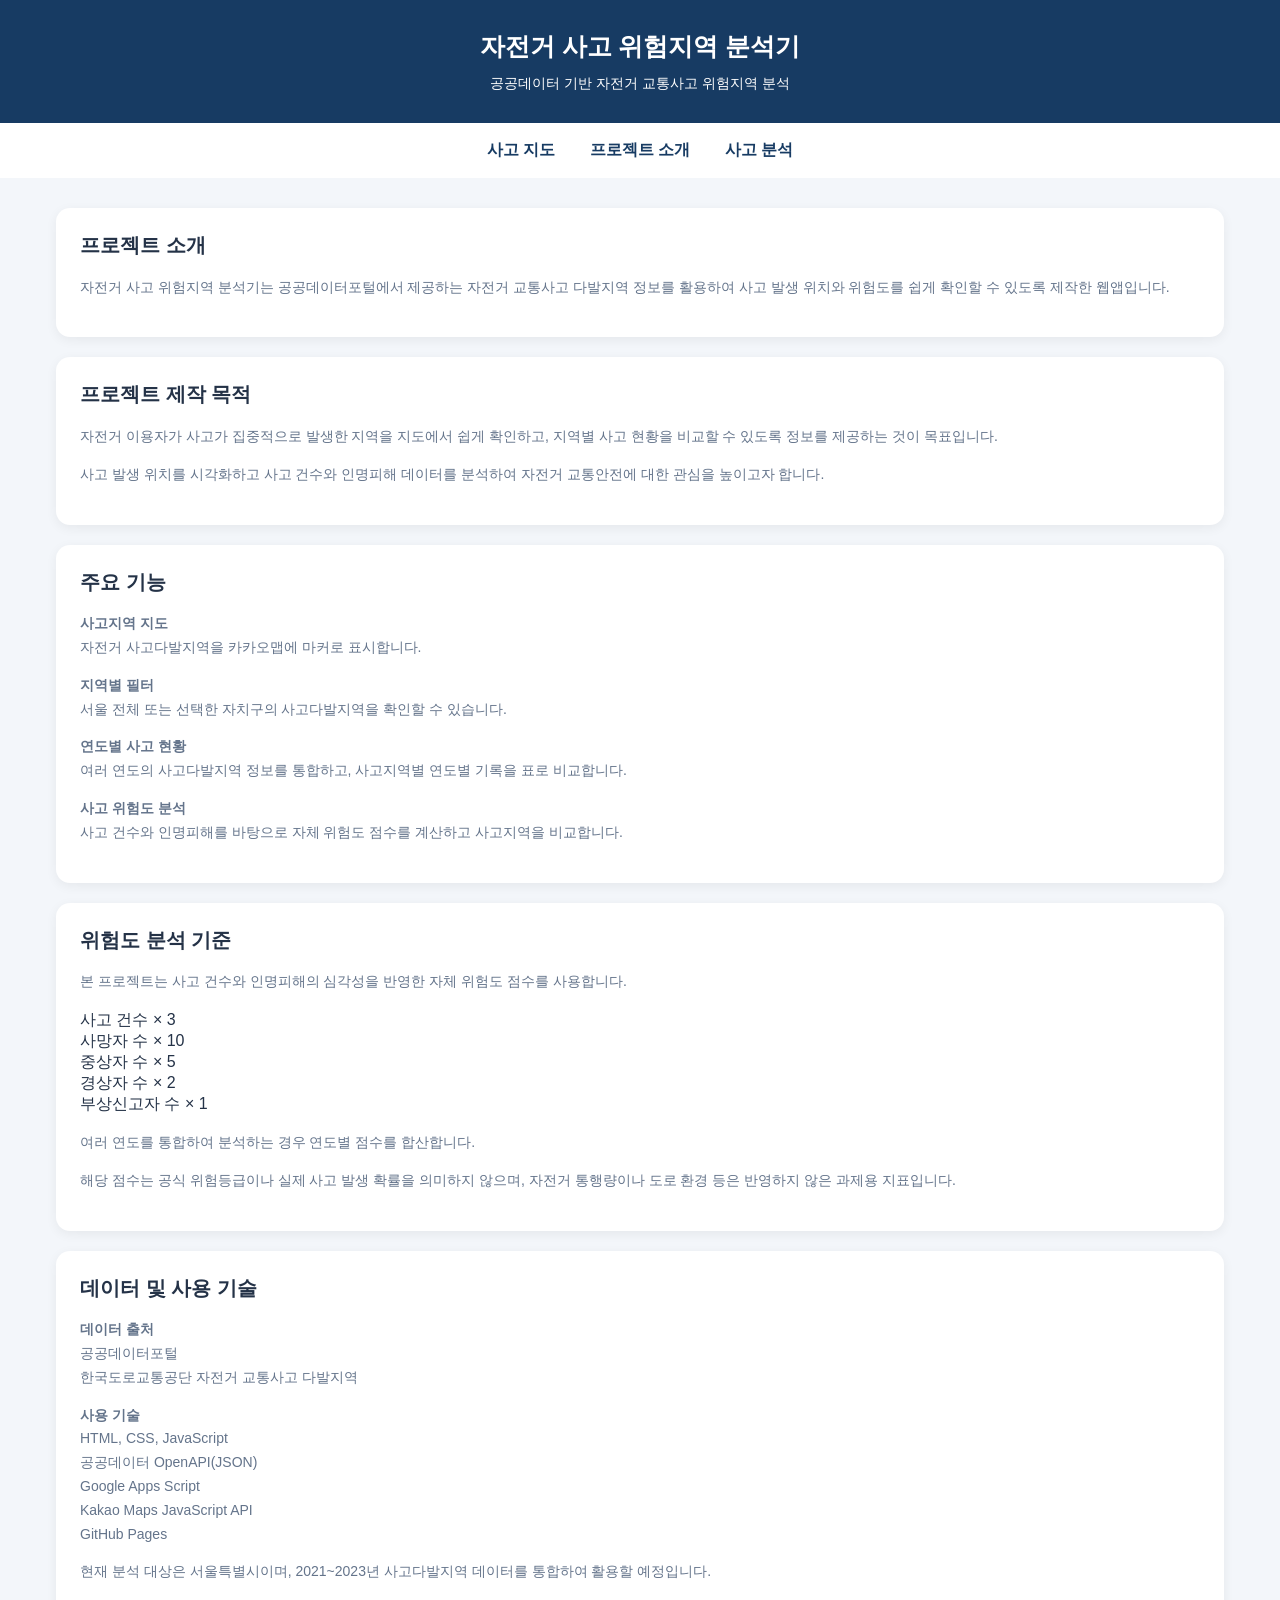
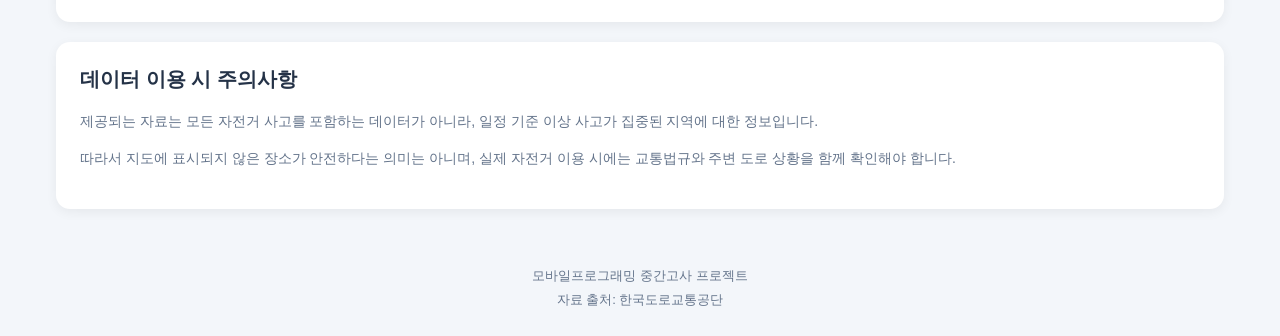
==== about.html @ afebf47c "Create project introduction page" ====
<!DOCTYPE html>
<html lang="ko">
<head>
  <meta charset="UTF-8">
  <meta name="viewport"
        content="width=device-width, initial-scale=1.0">

  <title>프로젝트 소개 | 자전거 사고 위험지역 분석기</title>

  <link rel="stylesheet" href="css/style.css">
</head>

<body>

  <header>
    <h1>자전거 사고 위험지역 분석기</h1>
    <p>공공데이터 기반 자전거 교통사고 위험지역 분석</p>
  </header>

  <nav>
    <a href="index.html">사고 지도</a>
    <a href="about.html">프로젝트 소개</a>
    <a href="analysis.html">사고 분석</a>
  </nav>

  <main>

    <section class="card">
      <h2>프로젝트 소개</h2>

      <p class="description">
        자전거 사고 위험지역 분석기는
        공공데이터포털에서 제공하는
        자전거 교통사고 다발지역 정보를 활용하여
        사고 발생 위치와 위험도를
        쉽게 확인할 수 있도록 제작한 웹앱입니다.
      </p>
    </section>

    <section class="card">
      <h2>프로젝트 제작 목적</h2>

      <p class="description">
        자전거 이용자가 사고가 집중적으로
        발생한 지역을 지도에서 쉽게 확인하고,
        지역별 사고 현황을 비교할 수 있도록
        정보를 제공하는 것이 목표입니다.
      </p>

      <p class="description">
        사고 발생 위치를 시각화하고
        사고 건수와 인명피해 데이터를 분석하여
        자전거 교통안전에 대한 관심을
        높이고자 합니다.
      </p>
    </section>

    <section class="card">
      <h2>주요 기능</h2>

      <p class="description">
        <strong>사고지역 지도</strong><br>
        자전거 사고다발지역을 카카오맵에
        마커로 표시합니다.
      </p>

      <p class="description">
        <strong>지역별 필터</strong><br>
        서울 전체 또는 선택한 자치구의
        사고다발지역을 확인할 수 있습니다.
      </p>

      <p class="description">
        <strong>연도별 사고 현황</strong><br>
        여러 연도의 사고다발지역 정보를 통합하고,
        사고지역별 연도별 기록을 표로 비교합니다.
      </p>

      <p class="description">
        <strong>사고 위험도 분석</strong><br>
        사고 건수와 인명피해를 바탕으로
        자체 위험도 점수를 계산하고
        사고지역을 비교합니다.
      </p>
    </section>

    <section class="card">
      <h2>위험도 분석 기준</h2>

      <p class="description">
        본 프로젝트는 사고 건수와
        인명피해의 심각성을 반영한
        자체 위험도 점수를 사용합니다.
      </p>

      <p>
        사고 건수 × 3<br>
        사망자 수 × 10<br>
        중상자 수 × 5<br>
        경상자 수 × 2<br>
        부상신고자 수 × 1
      </p>

      <p class="description">
        여러 연도를 통합하여 분석하는 경우
        연도별 점수를 합산합니다.
      </p>

      <p class="description">
        해당 점수는 공식 위험등급이나
        실제 사고 발생 확률을 의미하지 않으며,
        자전거 통행량이나 도로 환경 등은
        반영하지 않은 과제용 지표입니다.
      </p>
    </section>

    <section class="card">
      <h2>데이터 및 사용 기술</h2>

      <p class="description">
        <strong>데이터 출처</strong><br>
        공공데이터포털<br>
        한국도로교통공단 자전거 교통사고 다발지역
      </p>

      <p class="description">
        <strong>사용 기술</strong><br>
        HTML, CSS, JavaScript<br>
        공공데이터 OpenAPI(JSON)<br>
        Google Apps Script<br>
        Kakao Maps JavaScript API<br>
        GitHub Pages
      </p>

      <p class="description">
        현재 분석 대상은 서울특별시이며,
        2021~2023년 사고다발지역 데이터를
        통합하여 활용할 예정입니다.
      </p>
    </section>

    <section class="card">
      <h2>데이터 이용 시 주의사항</h2>

      <p class="description">
        제공되는 자료는 모든 자전거 사고를
        포함하는 데이터가 아니라,
        일정 기준 이상 사고가 집중된
        지역에 대한 정보입니다.
      </p>

      <p class="description">
        따라서 지도에 표시되지 않은 장소가
        안전하다는 의미는 아니며,
        실제 자전거 이용 시에는
        교통법규와 주변 도로 상황을
        함께 확인해야 합니다.
      </p>
    </section>

  </main>

  <footer>
    모바일프로그래밍 중간고사 프로젝트
    <br>
    자료 출처: 한국도로교통공단
  </footer>

</body>
</html>
---- css/style.css ----
/* ==================================
   자전거 사고 위험지역 분석기
   공통 및 메인 페이지 스타일
================================== */

* {
  box-sizing: border-box;
}

body {
  margin: 0;
  font-family: Arial, sans-serif;
  background: #f3f6fa;
  color: #243247;
}

/* 상단 영역 */

header {
  background: #173b63;
  color: white;
  text-align: center;
  padding: 30px 16px;
}

header h1 {
  margin: 0 0 12px;
  font-size: 25px;
}

header p {
  margin: 0;
  font-size: 14px;
}

nav {
  background: white;
  padding: 17px;
  text-align: center;
}

nav a {
  margin: 0 15px;
  color: #173b63;
  text-decoration: none;
  font-weight: bold;
}

nav a:hover {
  color: #2785d8;
}

/* 메인 콘텐츠 */

main {
  max-width: 1200px;
  margin: 30px auto;
  padding: 0 16px;
}

.card {
  background: white;
  border-radius: 14px;
  padding: 24px;
  margin-bottom: 20px;
  box-shadow: 0 3px 12px rgba(0, 0, 0, 0.06);
}

h2 {
  margin-top: 0;
  font-size: 20px;
}

.description {
  color: #64748b;
  font-size: 14px;
  line-height: 1.7;
}

/* 지역 필터 */

.search-box {
  display: flex;
  align-items: end;
  flex-wrap: wrap;
  gap: 12px;
  margin: 20px 0;
  padding: 18px;
  background: #f1f5f9;
  border-radius: 12px;
}

.search-field {
  flex: 1;
  min-width: 170px;
}

label {
  display: block;
  margin-bottom: 8px;
  font-weight: bold;
  font-size: 14px;
}

select {
  width: 100%;
  padding: 12px;
  border: 1px solid #cbd5e1;
  border-radius: 8px;
  background: white;
  font-size: 14px;
}

/* 버튼 */

.button {
  display: inline-block;
  padding: 13px 19px;
  background: #173b63;
  color: white;
  text-decoration: none;
  border: 0;
  border-radius: 8px;
  font-size: 14px;
  cursor: pointer;
}

.button:hover {
  background: #275b91;
}

.button-outline {
  background: #e8eef6;
  color: #173b63;
}

.button-outline:hover {
  background: #d5e3f3;
}

button:disabled {
  opacity: 0.5;
  cursor: wait;
}

/* 지도 영역 */

/* 기본: 지도 전체 너비 */
.map-layout {
  display: grid;
  grid-template-columns: minmax(0, 1fr);
  gap: 16px;
  margin-top: 18px;
  align-items: stretch;
}

/* 마커 클릭: 왼쪽 정보창 + 오른쪽 지도 */
.map-layout.active {
  grid-template-columns: 310px minmax(0, 1fr);
}

#map {
  width: 100%;
  height: 480px;
  min-width: 0;
  background: #e5e7eb;
  border-radius: 12px;
  overflow: hidden;
}

/* 상세정보 패널 */

.detail-panel {
  display: none;
  background: #f8fafc;
  border: 1px solid #dce5f0;
  border-radius: 12px;
  padding: 18px;
  min-width: 0;
  min-height: 480px;
}

.map-layout.active .detail-panel {
  display: block;
}

.panel-header {
  display: flex;
  justify-content: space-between;
  gap: 10px;
  margin-bottom: 20px;
}

.panel-title {
  margin: 0;
  font-size: 17px;
  color: #173b63;
}

.close-button {
  width: 30px;
  height: 30px;
  border: 0;
  border-radius: 7px;
  background: #e8eef6;
  color: #173b63;
  font-size: 21px;
  cursor: pointer;
}

.close-button:hover {
  background: #d5e3f3;
}

.region-name {
  font-size: 16px;
  font-weight: bold;
  color: #173b63;
  line-height: 1.7;
  margin-bottom: 20px;
  word-break: keep-all;
  overflow-wrap: anywhere;
}

/* 사고 상세정보 */

.detail-row {
  display: flex;
  justify-content: space-between;
  gap: 10px;
  padding: 13px 0;
  border-bottom: 1px solid #e2e8f0;
  font-size: 14px;
}

.detail-label {
  color: #64748b;
}

.detail-value {
  font-weight: bold;
  text-align: right;
}

/* 위험도 점수 */

.score-box {
  background: #fff1f2;
  border-radius: 10px;
  padding: 18px;
  margin-top: 24px;
  text-align: center;
}

.score-number {
  display: block;
  margin-top: 8px;
  font-size: 25px;
  font-weight: bold;
  color: #dc2626;
}

.score-caption {
  margin-top: 16px;
  color: #64748b;
  font-size: 12px;
  line-height: 1.6;
}

/* 조회 상태 */

.status {
  padding: 15px;
  margin-top: 16px;
  background: #eef4fb;
  border-radius: 10px;
  font-size: 14px;
  line-height: 1.7;
}

.actions {
  margin-top: 18px;
  display: flex;
  gap: 10px;
  flex-wrap: wrap;
}

/* 하단 영역 */

footer {
  padding: 25px;
  text-align: center;
  color: #64748b;
  font-size: 13px;
  line-height: 1.8;
}

/* 모바일 반응형 */

@media (max-width: 760px) {
  header h1 {
    font-size: 21px;
  }

  .card {
    padding: 16px;
  }

  .search-box {
    flex-direction: column;
    align-items: stretch;
  }

  .search-field {
    width: 100%;
  }

  .map-layout.active {
    grid-template-columns: minmax(0, 1fr);
  }

  .detail-panel {
    min-height: 0;
  }

  #map {
    height: 400px;
  }

  nav a {
    margin: 0 9px;
  }
}
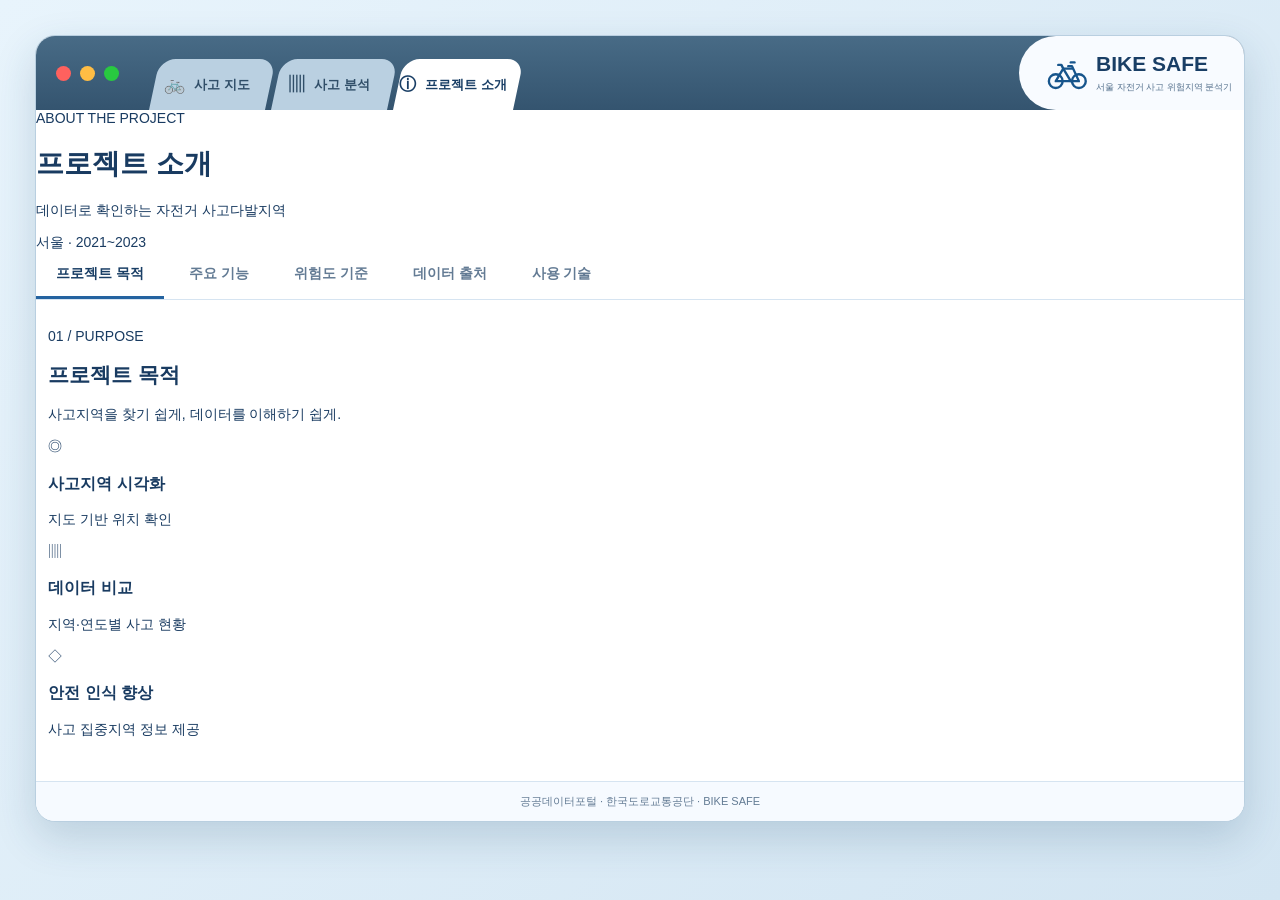
==== commit 8ad517b1: "Update about.html" ====
--- a/about.html
+++ b/about.html
@@ -6,166 +6,374 @@
   <meta name="viewport"
         content="width=device-width, initial-scale=1.0">
 
-  <title>프로젝트 소개 | 자전거 사고 위험지역 분석기</title>
+  <title>BIKE SAFE | 프로젝트 소개</title>
 
   <link rel="stylesheet" href="css/style.css">
+  <link rel="stylesheet" href="css/pages.css">
 </head>
 
-<body>
-
-  <header>
-    <h1>자전거 사고 위험지역 분석기</h1>
-    <p>공공데이터 기반 자전거 교통사고 위험지역 분석</p>
-  </header>
-
-  <nav>
-    <a href="index.html">사고 지도</a>
-    <a href="about.html">프로젝트 소개</a>
-    <a href="analysis.html">사고 분석</a>
-  </nav>
-
-  <main>
-
-    <section class="card">
-      <h2>프로젝트 소개</h2>
-
-      <p class="description">
-        자전거 사고 위험지역 분석기는
-        공공데이터포털에서 제공하는
-        자전거 교통사고 다발지역 정보를 활용하여
-        사고 발생 위치와 위험도를
-        쉽게 확인할 수 있도록 제작한 웹앱입니다.
-      </p>
-    </section>
-
-    <section class="card">
-      <h2>프로젝트 제작 목적</h2>
-
-      <p class="description">
-        자전거 이용자가 사고가 집중적으로
-        발생한 지역을 지도에서 쉽게 확인하고,
-        지역별 사고 현황을 비교할 수 있도록
-        정보를 제공하는 것이 목표입니다.
-      </p>
-
-      <p class="description">
-        사고 발생 위치를 시각화하고
-        사고 건수와 인명피해 데이터를 분석하여
-        자전거 교통안전에 대한 관심을
-        높이고자 합니다.
-      </p>
-    </section>
-
-    <section class="card">
-      <h2>주요 기능</h2>
-
-      <p class="description">
-        <strong>사고지역 지도</strong><br>
-        자전거 사고다발지역을 카카오맵에
-        마커로 표시합니다.
-      </p>
-
-      <p class="description">
-        <strong>지역별 필터</strong><br>
-        서울 전체 또는 선택한 자치구의
-        사고다발지역을 확인할 수 있습니다.
-      </p>
-
-      <p class="description">
-        <strong>연도별 사고 현황</strong><br>
-        여러 연도의 사고다발지역 정보를 통합하고,
-        사고지역별 연도별 기록을 표로 비교합니다.
-      </p>
-
-      <p class="description">
-        <strong>사고 위험도 분석</strong><br>
-        사고 건수와 인명피해를 바탕으로
-        자체 위험도 점수를 계산하고
-        사고지역을 비교합니다.
-      </p>
-    </section>
-
-    <section class="card">
-      <h2>위험도 분석 기준</h2>
-
-      <p class="description">
-        본 프로젝트는 사고 건수와
-        인명피해의 심각성을 반영한
-        자체 위험도 점수를 사용합니다.
-      </p>
-
-      <p>
-        사고 건수 × 3<br>
-        사망자 수 × 10<br>
-        중상자 수 × 5<br>
-        경상자 수 × 2<br>
-        부상신고자 수 × 1
-      </p>
-
-      <p class="description">
-        여러 연도를 통합하여 분석하는 경우
-        연도별 점수를 합산합니다.
-      </p>
-
-      <p class="description">
-        해당 점수는 공식 위험등급이나
-        실제 사고 발생 확률을 의미하지 않으며,
-        자전거 통행량이나 도로 환경 등은
-        반영하지 않은 과제용 지표입니다.
-      </p>
-    </section>
-
-    <section class="card">
-      <h2>데이터 및 사용 기술</h2>
-
-      <p class="description">
-        <strong>데이터 출처</strong><br>
-        공공데이터포털<br>
-        한국도로교통공단 자전거 교통사고 다발지역
-      </p>
-
-      <p class="description">
-        <strong>사용 기술</strong><br>
-        HTML, CSS, JavaScript<br>
-        공공데이터 OpenAPI(JSON)<br>
-        Google Apps Script<br>
-        Kakao Maps JavaScript API<br>
-        GitHub Pages
-      </p>
-
-      <p class="description">
-        현재 분석 대상은 서울특별시이며,
-        2021~2023년 사고다발지역 데이터를
-        통합하여 활용할 예정입니다.
-      </p>
-    </section>
-
-    <section class="card">
-      <h2>데이터 이용 시 주의사항</h2>
-
-      <p class="description">
-        제공되는 자료는 모든 자전거 사고를
-        포함하는 데이터가 아니라,
-        일정 기준 이상 사고가 집중된
-        지역에 대한 정보입니다.
-      </p>
-
-      <p class="description">
-        따라서 지도에 표시되지 않은 장소가
-        안전하다는 의미는 아니며,
-        실제 자전거 이용 시에는
-        교통법규와 주변 도로 상황을
-        함께 확인해야 합니다.
-      </p>
-    </section>
-
-  </main>
-
-  <footer>
-    모바일프로그래밍 중간고사 프로젝트
-    <br>
-    자료 출처: 한국도로교통공단
-  </footer>
+<body class="bike-subpage">
+
+  <div class="browser-shell">
+
+    <header class="browser-bar">
+
+      <div class="window-controls" aria-hidden="true">
+        <span class="window-dot red"></span>
+        <span class="window-dot yellow"></span>
+        <span class="window-dot green"></span>
+      </div>
+
+      <nav class="browser-tabs" aria-label="페이지 메뉴">
+
+        <a href="index.html" class="browser-tab">
+          <span class="tab-icon">🚲</span>
+          사고 지도
+        </a>
+
+        <a href="analysis.html" class="browser-tab">
+          <span class="tab-icon">▥</span>
+          사고 분석
+        </a>
+
+        <a href="about.html"
+           class="browser-tab active"
+           aria-current="page">
+          <span class="tab-icon">ⓘ</span>
+          프로젝트 소개
+        </a>
+
+      </nav>
+
+      <div class="browser-brand">
+        <div class="brand-logo">
+
+          <svg class="bike-logo-icon"
+               xmlns="http://www.w3.org/2000/svg"
+               viewBox="0 0 64 64"
+               fill="none"
+               stroke="#17558c"
+               stroke-width="3.8"
+               stroke-linecap="round"
+               stroke-linejoin="round"
+               aria-hidden="true">
+            <circle cx="14" cy="45" r="11"/>
+            <circle cx="51" cy="45" r="11"/>
+            <path d="M14 45 L26 25 L38 45 L14 45"/>
+            <path d="M38 45 L51 45 L40 21 L34 21"/>
+            <path d="M26 25 L23 19 L18 19"/>
+            <path d="M26 25 L40 25"/>
+            <path d="M38 15 L44 15"/>
+          </svg>
+
+          <div class="brand-text">
+            <div class="brand-name">BIKE SAFE</div>
+            <div class="brand-subtitle">
+              서울 자전거 사고 위험지역 분석기
+            </div>
+          </div>
+
+        </div>
+      </div>
+
+    </header>
+
+    <main class="workspace subpage-workspace">
+
+      <div class="subpage-heading">
+        <div>
+          <span class="subpage-eyebrow">
+            ABOUT THE PROJECT
+          </span>
+          <h1>프로젝트 소개</h1>
+          <p>데이터로 확인하는 자전거 사고다발지역</p>
+        </div>
+
+        <span class="period-label">
+          서울 · 2021~2023
+        </span>
+      </div>
+
+      <section class="subpage-surface">
+
+        <!-- 소개 내용별 탭 -->
+        <div class="info-tabs" role="tablist"
+             aria-label="프로젝트 설명 항목">
+
+          <button id="tab-purpose"
+                  type="button"
+                  class="info-tab active"
+                  role="tab"
+                  aria-selected="true"
+                  aria-controls="panel-purpose"
+                  data-tab="purpose">
+            프로젝트 목적
+          </button>
+
+          <button id="tab-features"
+                  type="button"
+                  class="info-tab"
+                  role="tab"
+                  aria-selected="false"
+                  aria-controls="panel-features"
+                  data-tab="features">
+            주요 기능
+          </button>
+
+          <button id="tab-risk"
+                  type="button"
+                  class="info-tab"
+                  role="tab"
+                  aria-selected="false"
+                  aria-controls="panel-risk"
+                  data-tab="risk">
+            위험도 기준
+          </button>
+
+          <button id="tab-data"
+                  type="button"
+                  class="info-tab"
+                  role="tab"
+                  aria-selected="false"
+                  aria-controls="panel-data"
+                  data-tab="data">
+            데이터 출처
+          </button>
+
+          <button id="tab-tech"
+                  type="button"
+                  class="info-tab"
+                  role="tab"
+                  aria-selected="false"
+                  aria-controls="panel-tech"
+                  data-tab="tech">
+            사용 기술
+          </button>
+
+        </div>
+
+        <!-- 1. 프로젝트 목적 -->
+        <div id="panel-purpose"
+             class="info-panel"
+             role="tabpanel"
+             aria-labelledby="tab-purpose">
+
+          <div class="panel-intro">
+            <span class="section-kicker">01 / PURPOSE</span>
+            <h2>프로젝트 목적</h2>
+            <p>사고지역을 찾기 쉽게, 데이터를 이해하기 쉽게.</p>
+          </div>
+
+          <div class="feature-grid">
+
+            <div class="feature-tile">
+              <div class="feature-symbol">◎</div>
+              <h3>사고지역 시각화</h3>
+              <p>지도 기반 위치 확인</p>
+            </div>
+
+            <div class="feature-tile">
+              <div class="feature-symbol">▥</div>
+              <h3>데이터 비교</h3>
+              <p>지역·연도별 사고 현황</p>
+            </div>
+
+            <div class="feature-tile">
+              <div class="feature-symbol">◇</div>
+              <h3>안전 인식 향상</h3>
+              <p>사고 집중지역 정보 제공</p>
+            </div>
+
+          </div>
+
+        </div>
+
+        <!-- 2. 주요 기능 -->
+        <div id="panel-features"
+             class="info-panel"
+             role="tabpanel"
+             aria-labelledby="tab-features"
+             hidden>
+
+          <div class="panel-intro">
+            <span class="section-kicker">02 / FEATURES</span>
+            <h2>주요 기능</h2>
+            <p>지도 탐색부터 위험도 분석까지.</p>
+          </div>
+
+          <div class="feature-list">
+
+            <div class="feature-line">
+              <span class="feature-index">01</span>
+              <div>
+                <h3>사고다발지역 지도</h3>
+                <p>카카오맵 기반 위치 표시</p>
+              </div>
+            </div>
+
+            <div class="feature-line">
+              <span class="feature-index">02</span>
+              <div>
+                <h3>서울 자치구 필터</h3>
+                <p>서울 전체 · 25개 자치구</p>
+              </div>
+            </div>
+
+            <div class="feature-line">
+              <span class="feature-index">03</span>
+              <div>
+                <h3>사고지역 상세정보</h3>
+                <p>연도별 사고·사상자 기록</p>
+              </div>
+            </div>
+
+            <div class="feature-line">
+              <span class="feature-index">04</span>
+              <div>
+                <h3>위험지역 분석</h3>
+                <p>TOP 5 · 통계 · 그래프</p>
+              </div>
+            </div>
+
+          </div>
+
+        </div>
+
+        <!-- 3. 위험도 기준 -->
+        <div id="panel-risk"
+             class="info-panel"
+             role="tabpanel"
+             aria-labelledby="tab-risk"
+             hidden>
+
+          <div class="panel-intro">
+            <span class="section-kicker">03 / RISK SCORE</span>
+            <h2>위험도 계산 기준</h2>
+            <p>사고 건수와 인명피해를 반영한 자체 점수.</p>
+          </div>
+
+          <div class="formula-grid">
+            <div><span>사고 건수</span><strong>× 3</strong></div>
+            <div><span>사망자 수</span><strong>× 10</strong></div>
+            <div><span>중상자 수</span><strong>× 5</strong></div>
+            <div><span>경상자 수</span><strong>× 2</strong></div>
+            <div><span>부상신고자 수</span><strong>× 1</strong></div>
+          </div>
+
+          <div class="risk-explanation">
+            <div class="risk-band yellow">
+              <strong>주의</strong>
+              <span>1~30점</span>
+            </div>
+            <div class="risk-band orange">
+              <strong>높음</strong>
+              <span>31~70점</span>
+            </div>
+            <div class="risk-band red">
+              <strong>매우 높음</strong>
+              <span>71점 이상</span>
+            </div>
+          </div>
+
+          <p class="small-note">
+            공식 위험등급이나 사고 발생 확률이 아닌
+            프로젝트용 자체 분석 지표야.
+            여러 연도 기록은 점수를 합산해.
+          </p>
+
+        </div>
+
+        <!-- 4. 데이터 출처 -->
+        <div id="panel-data"
+             class="info-panel"
+             role="tabpanel"
+             aria-labelledby="tab-data"
+             hidden>
+
+          <div class="panel-intro">
+            <span class="section-kicker">04 / DATA SOURCE</span>
+            <h2>데이터 출처</h2>
+            <p>공공데이터 기반 분석.</p>
+          </div>
+
+          <div class="data-facts">
+            <div>
+              <span>제공 기관</span>
+              <strong>한국도로교통공단</strong>
+            </div>
+            <div>
+              <span>활용 데이터</span>
+              <strong>자전거 교통사고 다발지역</strong>
+            </div>
+            <div>
+              <span>분석 지역</span>
+              <strong>서울특별시</strong>
+            </div>
+            <div>
+              <span>분석 연도</span>
+              <strong>2021~2023년</strong>
+            </div>
+            <div>
+              <span>데이터 형식</span>
+              <strong>OpenAPI · JSON</strong>
+            </div>
+          </div>
+
+          <p class="small-note">
+            일정 기준을 충족한 사고다발지역 자료야.
+            지도에 표시되지 않은 장소가
+            안전하다는 의미는 아니야.
+          </p>
+
+        </div>
+
+        <!-- 5. 사용 기술 -->
+        <div id="panel-tech"
+             class="info-panel"
+             role="tabpanel"
+             aria-labelledby="tab-tech"
+             hidden>
+
+          <div class="panel-intro">
+            <span class="section-kicker">05 / TECHNOLOGY</span>
+            <h2>사용 기술</h2>
+            <p>웹 기술과 공공데이터 API 연동.</p>
+          </div>
+
+          <div class="keyword-list">
+            <span class="keyword-chip">HTML5</span>
+            <span class="keyword-chip">CSS3</span>
+            <span class="keyword-chip">JavaScript</span>
+            <span class="keyword-chip">Kakao Maps</span>
+            <span class="keyword-chip">Google Apps Script</span>
+            <span class="keyword-chip">공공데이터 OpenAPI</span>
+            <span class="keyword-chip">GitHub Pages</span>
+            <span class="keyword-chip">JSON</span>
+          </div>
+
+          <div class="process-strip">
+            <span>공공데이터 API</span>
+            <span>→</span>
+            <span>GAS</span>
+            <span>→</span>
+            <span>JavaScript</span>
+            <span>→</span>
+            <span>지도·차트</span>
+          </div>
+
+        </div>
+
+      </section>
+
+    </main>
+
+    <footer class="app-footer">
+      공공데이터포털 · 한국도로교통공단 · BIKE SAFE
+    </footer>
+
+  </div>
+
+  <script src="js/about.js"></script>
 
 </body>
 </html>
--- a/css/style.css
+++ b/css/style.css
@@ -1,334 +1,1010 @@
 
-/* ==================================
-   자전거 사고 위험지역 분석기
-   공통 및 메인 페이지 스타일
-================================== */
+/* ========================================
+   BIKE SAFE
+   공통 스타일 + 메인 지도 디자인
+   ======================================== */
+
+:root {
+  --navy: #193e65;
+  --navy-dark: #345572;
+  --blue: #2463a0;
+  --text: #193b61;
+  --muted: #637b94;
+  --border: #d6e4f1;
+  --yellow: #ffc84d;
+  --orange: #ff963c;
+  --red: #ff5757;
+}
 
 * {
   box-sizing: border-box;
 }
 
+html {
+  min-width: 1050px;
+}
+
 body {
   margin: 0;
-  font-family: Arial, sans-serif;
-  background: #f3f6fa;
-  color: #243247;
-}
-
-/* 상단 영역 */
-
-header {
-  background: #173b63;
+  min-height: 100vh;
+  padding: 35px 6vw 45px;
+  background: linear-gradient(
+    135deg,
+    #e8f4fc,
+    #d3e5f2
+  );
+  color: var(--text);
+  font-family:
+    "Apple SD Gothic Neo",
+    "Malgun Gothic",
+    Arial,
+    sans-serif;
+  font-size: 14px;
+}
+
+button,
+input,
+select {
+  font: inherit;
+}
+
+button {
+  cursor: pointer;
+}
+
+a {
+  color: inherit;
+  text-decoration: none;
+}
+
+button:disabled,
+select:disabled {
+  opacity: 0.6;
+  cursor: not-allowed;
+}
+
+/* ========================================
+   1. 브라우저 창
+   ======================================== */
+
+.browser-shell {
+  width: 100%;
+  max-width: 1500px;
+  margin: 0 auto;
+  overflow: hidden;
+  border: 1px solid #b9cfe0;
+  border-radius: 20px;
+  background: #ffffff;
+  box-shadow:
+    0 16px 42px rgba(30,70,105,0.18);
+}
+
+/* ========================================
+   2. 브라우저 상단바
+   ======================================== */
+
+.browser-bar {
+  display: flex;
+  align-items: flex-end;
+  width: 100%;
+  height: 74px;
+  margin: 0;
+  padding: 0 20px;
+  background: linear-gradient(
+    180deg,
+    #486b86,
+    #34546f
+  );
+}
+
+.window-controls {
+  display: flex;
+  align-self: center;
+  flex-shrink: 0;
+  gap: 9px;
+  margin-right: 24px;
+}
+
+.window-dot {
+  display: block;
+  width: 15px;
+  height: 15px;
+  border-radius: 50%;
+}
+
+.window-dot.red {
+  background: #ff615e;
+}
+
+.window-dot.yellow {
+  background: #ffbd44;
+}
+
+.window-dot.green {
+  background: #28c940;
+}
+
+/* ========================================
+   3. 연결형 브라우저 탭
+   ======================================== */
+
+.browser-tabs {
+  display: flex;
+  align-items: flex-end;
+  flex-shrink: 0;
+  height: 100%;
+  padding: 0;
+  margin: 0;
+  gap: 0;
+  background: transparent;
+}
+
+.browser-tab {
+  position: relative;
+  isolation: isolate;
+  z-index: 1;
+
+  display: flex;
+  align-items: center;
+  justify-content: center;
+  gap: 9px;
+
+  min-width: 155px;
+  height: 51px;
+  margin-right: -6px;
+  padding: 0 20px;
+
+  border: 0;
+  background: transparent;
+  color: #304e68;
+
+  font-size: 14px;
+  font-weight: 700;
+  white-space: nowrap;
+}
+
+.browser-tab::before {
+  position: absolute;
+  z-index: -1;
+  content: "";
+
+  top: 0;
+  bottom: 0;
+  left: 6px;
+  right: 6px;
+
+  border-radius: 16px 16px 0 0;
+  background: #bad0e1;
+  transform: skewX(-12deg);
+  transform-origin: bottom center;
+}
+
+.browser-tab:hover::before {
+  background: #dce8f2;
+}
+
+.browser-tab.active {
+  z-index: 3;
+  color: var(--navy);
+}
+
+.browser-tab.active::before {
+  background: #ffffff;
+}
+
+.tab-icon {
+  font-size: 17px;
+  line-height: 1;
+}
+
+/* ========================================
+   4. 오른쪽 BIKE SAFE 로고
+   ======================================== */
+
+.browser-brand {
+  display: flex;
+  align-items: center;
+  justify-content: center;
+  align-self: stretch;
+  flex-shrink: 0;
+
+  width: 253px;
+  margin-left: auto;
+  margin-right: -20px;
+  padding: 0 17px 0 28px;
+
+  border-radius: 44px 18px 0 44px;
+  background: #f8fbff;
+  color: var(--navy);
+}
+
+.brand-logo {
+  display: flex;
+  align-items: center;
+  gap: 9px;
+  min-width: 0;
+}
+
+.bike-logo-icon,
+.brand-logo svg {
+  display: block;
+  width: 45px;
+  height: 45px;
+  max-width: 45px;
+  max-height: 45px;
+  flex: 0 0 45px;
+}
+
+.brand-text {
+  min-width: 0;
+}
+
+.brand-name {
+  color: var(--navy);
+  font-size: 24px;
+  font-weight: 850;
+  line-height: 1.1;
+  white-space: nowrap;
+}
+
+.brand-subtitle {
+  margin-top: 5px;
+  color: #54708c;
+  font-size: 9px;
+  white-space: nowrap;
+}
+
+/* ========================================
+   5. 전체 지도 영역
+   ======================================== */
+
+.bike-map-page .workspace,
+.bike-map-page .map-workspace {
+  display: block;
+  position: relative;
+
+  width: 100%;
+  min-width: 0;
+  min-height: 0;
+
+  margin: 0;
+  padding: 0;
+  background: #eaf0e9;
+}
+
+.bike-map-page .map-layout {
+  display: block;
+  position: relative;
+
+  width: 100%;
+  height: 730px;
+  min-height: 730px;
+
+  margin: 0;
+  padding: 0;
+  overflow: hidden;
+
+  background: #e5ece6;
+}
+
+/* 지도가 반드시 전체 너비를 차지 */
+.bike-map-page #map {
+  display: block;
+  position: absolute;
+
+  inset: 0;
+  width: 100%;
+  height: 100%;
+
+  min-width: 0;
+  min-height: 0;
+  margin: 0;
+  padding: 0;
+
+  background: #e5ece6;
+}
+
+/* ========================================
+   6. 왼쪽 사고지역 상세정보
+   ======================================== */
+
+/* 평소에는 절대로 표시하지 않음 */
+.bike-map-page .detail-panel {
+  display: none;
+  position: absolute;
+
+  z-index: 30;
+  top: 0;
+  bottom: 0;
+  left: 0;
+
+  width: 350px;
+  height: 100%;
+  min-width: 0;
+  max-height: none;
+  padding: 20px;
+
+  overflow-x: hidden;
+  overflow-y: auto;
+
+  border: 0;
+  border-right: 1px solid var(--border);
+  border-radius: 0;
+
+  background: #ffffff;
+  box-shadow:
+    5px 0 19px rgba(21,56,88,0.13);
+}
+
+/* 마커 클릭할 때만 표시 */
+.bike-map-page .map-layout.active .detail-panel {
+  display: block;
+}
+
+.panel-header {
+  position: sticky;
+  z-index: 2;
+  top: -20px;
+
+  display: flex;
+  align-items: center;
+  justify-content: space-between;
+  gap: 10px;
+
+  margin-bottom: 16px;
+  padding: 10px 0 14px;
+  background: white;
+}
+
+.panel-title {
+  margin: 0;
+  color: var(--navy);
+  font-size: 17px;
+  font-weight: 800;
+}
+
+.close-button {
+  display: flex;
+  align-items: center;
+  justify-content: center;
+
+  width: 32px;
+  height: 32px;
+
+  padding: 0;
+  border: 0;
+  border-radius: 8px;
+
+  background: #edf4fa;
+  color: var(--muted);
+  font-size: 24px;
+}
+
+.close-button:hover {
+  background: #dceaf5;
+}
+
+.region-name {
+  margin: 8px 0 17px;
+  color: var(--navy);
+  font-size: 17px;
+  font-weight: 800;
+  line-height: 1.5;
+}
+
+.detail-row {
+  display: flex;
+  align-items: center;
+  justify-content: space-between;
+  gap: 12px;
+
+  padding: 12px 0;
+  border-bottom: 1px solid #e8eff6;
+}
+
+.detail-label {
+  color: var(--muted);
+  font-size: 13px;
+}
+
+.detail-value {
+  color: var(--navy);
+  font-weight: 750;
+}
+
+/* ========================================
+   7. 연도별 사고 현황 표
+   ======================================== */
+
+.year-heading {
+  margin: 22px 0 10px;
+  color: var(--navy);
+  font-size: 15px;
+}
+
+.year-table {
+  width: 100%;
+  border-collapse: collapse;
+  font-size: 11px;
+}
+
+.year-table th,
+.year-table td {
+  padding: 12px 5px;
+  border-bottom: 1px solid var(--border);
+  text-align: center;
+}
+
+.year-table th {
+  background: #edf5fc;
+  color: var(--navy);
+}
+
+.year-table tfoot {
+  background: #f2f6fa;
+  font-weight: 700;
+}
+
+.year-note {
+  margin-top: 12px;
+  color: var(--muted);
+  font-size: 11px;
+  line-height: 1.7;
+}
+
+.score-box {
+  margin-top: 20px;
+  padding: 17px;
+  border-radius: 11px;
+
+  background: #fff0f0;
+  color: #c03945;
+  text-align: center;
+}
+
+.score-number {
+  display: block;
+  margin-top: 8px;
+  font-size: 29px;
+}
+
+.score-caption {
+  color: var(--muted);
+  font-size: 12px;
+  line-height: 1.7;
+}
+
+/* ========================================
+   8. 지도 오른쪽 위 지역 선택
+   ======================================== */
+
+.bike-map-page .floating-filter {
+  position: absolute;
+  z-index: 20;
+
+  top: 20px;
+  right: 22px;
+
+  width: 210px;
+  padding: 13px;
+
+  border: 1px solid #d4e1ed;
+  border-radius: 12px;
+
+  background: rgba(255,255,255,0.97);
+  box-shadow:
+    0 5px 18px rgba(19,53,85,0.14);
+}
+
+.floating-filter label {
+  display: block;
+  margin-bottom: 9px;
+  color: var(--navy);
+  font-size: 13px;
+  font-weight: 800;
+}
+
+.floating-filter select {
+  width: 100%;
+  height: 41px;
+
+  padding: 0 12px;
+  border: 1px solid #cfdeeb;
+  border-radius: 8px;
+
+  background: #ffffff;
+  color: var(--text);
+  font-size: 13px;
+  outline: none;
+  cursor: pointer;
+}
+
+.floating-filter select:focus {
+  border-color: #478aca;
+  box-shadow:
+    0 0 0 3px rgba(71,138,202,0.12);
+}
+
+.filter-caption {
+  margin: 9px 0 0;
+  color: var(--muted);
+  font-size: 11px;
+}
+
+/* ========================================
+   9. 지도 조회 상태
+   ======================================== */
+
+.status,
+.analysis-status {
+  padding: 10px 13px;
+  border: 1px solid var(--border);
+  border-radius: 9px;
+
+  background: rgba(255,255,255,0.96);
+  color: var(--navy);
+
+  font-size: 12px;
+  line-height: 1.6;
+}
+
+.bike-map-page .map-status {
+  position: absolute;
+  z-index: 12;
+
+  top: 20px;
+  left: 22px;
+
+  width: fit-content;
+  max-width: 410px;
+
+  box-shadow:
+    0 3px 12px rgba(0,0,0,0.07);
+}
+
+/* 정보창이 열릴 때 상태창 숨김 */
+.bike-map-page .map-layout.active .map-status {
+  display: none;
+}
+
+/* ========================================
+   10. 지도 하단 얇은 위험도 범례
+   ======================================== */
+
+.bike-map-page .risk-legend-bar {
+  position: absolute;
+  z-index: 15;
+
+  left: 22px;
+  right: 22px;
+  bottom: 18px;
+
+  display: flex;
+  align-items: center;
+  gap: 20px;
+
+  min-height: 47px;
+  padding: 8px 17px;
+
+  border: 1px solid #d4e1ed;
+  border-radius: 10px;
+
+  background: rgba(255,255,255,0.96);
+  box-shadow:
+    0 4px 16px rgba(19,53,85,0.12);
+
+  pointer-events: none;
+}
+
+.legend-heading {
+  display: flex;
+  flex: 0 0 115px;
+  flex-direction: column;
+  gap: 3px;
+}
+
+.legend-heading strong {
+  color: var(--navy);
+  font-size: 12px;
+}
+
+.legend-heading span {
+  color: var(--muted);
+  font-size: 10px;
+}
+
+.legend-scale {
+  display: grid;
+  grid-template-columns:
+    repeat(3,minmax(0,1fr));
+  flex: 1;
+  min-width: 0;
+  gap: 7px;
+}
+
+.legend-segment {
+  display: flex;
+  flex-direction: column;
+  min-width: 0;
+  gap: 7px;
+}
+
+.legend-segment-label {
+  color: #3b5873;
+  font-size: 11px;
+  text-align: center;
+  white-space: nowrap;
+}
+
+.legend-line {
+  display: block;
+  width: 100%;
+  height: 4px;
+  border-radius: 20px;
+}
+
+.legend-line.low {
+  background: var(--yellow);
+}
+
+.legend-line.medium {
+  background: var(--orange);
+}
+
+.legend-line.high {
+  background: var(--red);
+}
+
+/* 상세정보가 열리면 범례 시작점 이동 */
+.bike-map-page .map-layout.active
+.risk-legend-bar {
+  left: 372px;
+}
+
+/* ========================================
+   11. 지도 사고 마커
+   ======================================== */
+
+.risk-marker {
+  display: block;
+  width: 19px;
+  height: 19px;
+  margin: 0;
+  padding: 0;
+
+  border: 3px solid #ffffff;
+  border-radius: 50%;
+
+  box-shadow:
+    0 2px 8px rgba(0,0,0,0.25);
+
+  cursor: pointer;
+}
+
+.risk-marker.low {
+  background: var(--yellow);
+}
+
+.risk-marker.medium {
+  background: var(--orange);
+}
+
+.risk-marker.high {
+  background: var(--red);
+}
+
+/* ========================================
+   12. 기존 JS 호환 요소 숨기기
+   ======================================== */
+
+/*
+  display:none을 명시적으로 적용하여
+  TOP 5 데이터나 숨김 버튼이
+  화면 아래로 노출되지 않게 함
+*/
+
+.bike-map-page .data-only,
+.bike-map-page .data-only *,
+.bike-map-page [hidden] {
+  display: none !important;
+}
+
+/* ========================================
+   13. 다른 페이지 기본 호환 스타일
+   분석 / 소개 페이지는 추후 디자인 적용
+   ======================================== */
+
+body:not(.bike-map-page) > header {
+  padding: 25px 30px;
+  background: var(--navy-dark);
   color: white;
-  text-align: center;
-  padding: 30px 16px;
-}
-
-header h1 {
-  margin: 0 0 12px;
+}
+
+body:not(.bike-map-page) > header h1 {
+  margin: 0;
   font-size: 25px;
 }
 
-header p {
-  margin: 0;
-  font-size: 14px;
-}
-
-nav {
+body:not(.bike-map-page) > header p {
+  margin: 8px 0 0;
+  color: #d8e6f3;
+}
+
+body:not(.bike-map-page) > nav {
+  display: flex;
+  gap: 10px;
+  padding: 12px 24px;
+  background: #f1f6fb;
+}
+
+body:not(.bike-map-page) > nav a {
+  padding: 10px 17px;
+  border-radius: 8px;
+  color: var(--navy);
+  font-weight: 650;
+}
+
+body:not(.bike-map-page) > main {
+  max-width: 1400px;
+  margin: 0 auto;
+  padding: 25px;
+}
+
+.card {
+  margin-bottom: 19px;
+  padding: 24px;
+  border: 1px solid var(--border);
+  border-radius: 14px;
+
   background: white;
-  padding: 17px;
-  text-align: center;
-}
-
-nav a {
-  margin: 0 15px;
-  color: #173b63;
-  text-decoration: none;
-  font-weight: bold;
-}
-
-nav a:hover {
-  color: #2785d8;
-}
-
-/* 메인 콘텐츠 */
-
-main {
-  max-width: 1200px;
-  margin: 30px auto;
-  padding: 0 16px;
-}
-
-.card {
-  background: white;
-  border-radius: 14px;
-  padding: 24px;
-  margin-bottom: 20px;
-  box-shadow: 0 3px 12px rgba(0, 0, 0, 0.06);
-}
-
-h2 {
-  margin-top: 0;
+  box-shadow:
+    0 3px 12px rgba(34,75,112,0.05);
+}
+
+.card h2 {
+  margin: 0 0 15px;
+  color: var(--navy);
   font-size: 20px;
 }
 
 .description {
-  color: #64748b;
-  font-size: 14px;
+  color: var(--muted);
   line-height: 1.7;
 }
 
-/* 지역 필터 */
-
-.search-box {
+.search-box,
+.analysis-filter {
   display: flex;
   align-items: end;
   flex-wrap: wrap;
   gap: 12px;
-  margin: 20px 0;
-  padding: 18px;
-  background: #f1f5f9;
+  margin: 15px 0;
+}
+
+.search-field {
+  display: flex;
+  flex: 1;
+  flex-direction: column;
+  min-width: 180px;
+  gap: 8px;
+}
+
+.search-field label {
+  color: var(--navy);
+  font-weight: 750;
+}
+
+.search-field select {
+  width: 100%;
+  min-height: 42px;
+  padding: 0 12px;
+
+  border: 1px solid #cfdeeb;
+  border-radius: 8px;
+
+  background: white;
+  color: var(--text);
+}
+
+.button {
+  display: inline-flex;
+  align-items: center;
+  justify-content: center;
+
+  min-height: 42px;
+  padding: 10px 17px;
+
+  border: 0;
+  border-radius: 9px;
+
+  background: var(--blue);
+  color: white;
+  font-weight: 700;
+}
+
+.button-outline {
+  border: 1px solid #bfd2e3;
+  background: white;
+  color: var(--navy);
+}
+
+.actions {
+  display: flex;
+  flex-wrap: wrap;
+  gap: 10px;
+  margin-top: 18px;
+}
+
+.analysis-summary {
+  display: grid;
+  grid-template-columns:
+    repeat(3,minmax(0,1fr));
+  gap: 15px;
+  margin-top: 20px;
+}
+
+.summary-box {
+  padding: 22px 15px;
   border-radius: 12px;
-}
-
-.search-field {
-  flex: 1;
-  min-width: 170px;
-}
-
-label {
-  display: block;
-  margin-bottom: 8px;
-  font-weight: bold;
-  font-size: 14px;
-}
-
-select {
-  width: 100%;
-  padding: 12px;
-  border: 1px solid #cbd5e1;
-  border-radius: 8px;
-  background: white;
-  font-size: 14px;
-}
-
-/* 버튼 */
-
-.button {
-  display: inline-block;
-  padding: 13px 19px;
-  background: #173b63;
-  color: white;
-  text-decoration: none;
+  background: #eaf4fd;
+  text-align: center;
+}
+
+.summary-number {
+  display: block;
+  color: var(--navy);
+  font-size: 30px;
+  font-weight: 850;
+}
+
+.summary-label {
+  display: block;
+  margin-top: 7px;
+  color: var(--muted);
+  font-size: 13px;
+}
+
+.ranking-item {
+  padding: 15px 0;
+  border-bottom: 1px solid var(--border);
+}
+
+.ranking-title {
+  color: var(--navy);
+  font-weight: 750;
+}
+
+.ranking-info {
+  color: var(--muted);
+  font-size: 13px;
+}
+
+.bar-background {
+  height: 12px;
+  overflow: hidden;
+  border-radius: 20px;
+  background: #e9eff5;
+}
+
+.bar {
+  height: 100%;
+  border-radius: 20px;
+  background: linear-gradient(
+    90deg,
+    #ffa84b,
+    #ff6262
+  );
+}
+
+.analysis-coverage,
+.analysis-note {
+  color: var(--muted);
+  font-size: 12px;
+  line-height: 1.7;
+}
+
+.empty {
+  padding: 20px;
+  color: var(--muted);
+  text-align: center;
+}
+
+.info-tabs {
+  display: flex;
+  gap: 5px;
+  border-bottom: 1px solid var(--border);
+}
+
+.info-tab {
+  padding: 13px 20px;
   border: 0;
-  border-radius: 8px;
-  font-size: 14px;
-  cursor: pointer;
-}
-
-.button:hover {
-  background: #275b91;
-}
-
-.button-outline {
-  background: #e8eef6;
-  color: #173b63;
-}
-
-.button-outline:hover {
-  background: #d5e3f3;
-}
-
-button:disabled {
-  opacity: 0.5;
-  cursor: wait;
-}
-
-/* 지도 영역 */
-
-/* 기본: 지도 전체 너비 */
-.map-layout {
-  display: grid;
-  grid-template-columns: minmax(0, 1fr);
-  gap: 16px;
-  margin-top: 18px;
-  align-items: stretch;
-}
-
-/* 마커 클릭: 왼쪽 정보창 + 오른쪽 지도 */
-.map-layout.active {
-  grid-template-columns: 310px minmax(0, 1fr);
-}
-
-#map {
-  width: 100%;
-  height: 480px;
-  min-width: 0;
-  background: #e5e7eb;
-  border-radius: 12px;
-  overflow: hidden;
-}
-
-/* 상세정보 패널 */
-
-.detail-panel {
-  display: none;
-  background: #f8fafc;
-  border: 1px solid #dce5f0;
-  border-radius: 12px;
-  padding: 18px;
-  min-width: 0;
-  min-height: 480px;
-}
-
-.map-layout.active .detail-panel {
-  display: block;
-}
-
-.panel-header {
-  display: flex;
-  justify-content: space-between;
+  border-bottom: 3px solid transparent;
+  background: transparent;
+  color: var(--muted);
+  font-weight: 700;
+}
+
+.info-tab.active {
+  color: var(--navy);
+  border-bottom-color: var(--blue);
+}
+
+.info-panel {
+  padding: 28px 12px;
+}
+
+.keyword-list {
+  display: flex;
+  flex-wrap: wrap;
   gap: 10px;
-  margin-bottom: 20px;
-}
-
-.panel-title {
+}
+
+.keyword-chip {
+  padding: 12px 16px;
+  border-radius: 9px;
+  background: #eaf4fd;
+  color: var(--navy);
+  font-weight: 700;
+}
+
+/* ========================================
+   14. 하단
+   ======================================== */
+
+footer,
+.app-footer {
   margin: 0;
-  font-size: 17px;
-  color: #173b63;
-}
-
-.close-button {
-  width: 30px;
-  height: 30px;
-  border: 0;
-  border-radius: 7px;
-  background: #e8eef6;
-  color: #173b63;
-  font-size: 21px;
-  cursor: pointer;
-}
-
-.close-button:hover {
-  background: #d5e3f3;
-}
-
-.region-name {
-  font-size: 16px;
-  font-weight: bold;
-  color: #173b63;
-  line-height: 1.7;
-  margin-bottom: 20px;
-  word-break: keep-all;
-  overflow-wrap: anywhere;
-}
-
-/* 사고 상세정보 */
-
-.detail-row {
-  display: flex;
-  justify-content: space-between;
-  gap: 10px;
-  padding: 13px 0;
-  border-bottom: 1px solid #e2e8f0;
-  font-size: 14px;
-}
-
-.detail-label {
-  color: #64748b;
-}
-
-.detail-value {
-  font-weight: bold;
-  text-align: right;
-}
-
-/* 위험도 점수 */
-
-.score-box {
-  background: #fff1f2;
-  border-radius: 10px;
-  padding: 18px;
-  margin-top: 24px;
+  padding: 11px 20px;
+
+  border-top: 1px solid var(--border);
+  background: #f6faff;
+  color: var(--muted);
+
+  font-size: 11px;
   text-align: center;
-}
-
-.score-number {
-  display: block;
-  margin-top: 8px;
-  font-size: 25px;
-  font-weight: bold;
-  color: #dc2626;
-}
-
-.score-caption {
-  margin-top: 16px;
-  color: #64748b;
-  font-size: 12px;
   line-height: 1.6;
 }
 
-/* 조회 상태 */
-
-.status {
-  padding: 15px;
-  margin-top: 16px;
-  background: #eef4fb;
-  border-radius: 10px;
-  font-size: 14px;
-  line-height: 1.7;
-}
-
-.actions {
-  margin-top: 18px;
-  display: flex;
-  gap: 10px;
-  flex-wrap: wrap;
-}
-
-/* 하단 영역 */
-
-footer {
-  padding: 25px;
-  text-align: center;
-  color: #64748b;
-  font-size: 13px;
-  line-height: 1.8;
-}
-
-/* 모바일 반응형 */
-
-@media (max-width: 760px) {
-  header h1 {
+/* ========================================
+   15. 좁은 PC 창
+   ======================================== */
+
+@media (max-width: 1300px) {
+
+  body {
+    padding-left: 35px;
+    padding-right: 35px;
+  }
+
+  .browser-tab {
+    min-width: 128px;
+    padding: 0 12px;
+    font-size: 13px;
+  }
+
+  .browser-brand {
+    width: 225px;
+  }
+
+  .brand-name {
     font-size: 21px;
   }
 
-  .card {
-    padding: 16px;
+  .bike-logo-icon,
+  .brand-logo svg {
+    width: 40px;
+    height: 40px;
+    max-width: 40px;
+    max-height: 40px;
+    flex-basis: 40px;
   }
 
-  .search-box {
-    flex-direction: column;
-    align-items: stretch;
+  .bike-map-page .detail-panel {
+    width: 310px;
   }
 
-  .search-field {
-    width: 100%;
+  .bike-map-page .map-layout.active
+  .risk-legend-bar {
+    left: 332px;
   }
-
-  .map-layout.active {
-    grid-template-columns: minmax(0, 1fr);
-  }
-
-  .detail-panel {
-    min-height: 0;
-  }
-
-  #map {
-    height: 400px;
-  }
-
-  nav a {
-    margin: 0 9px;
-  }
-}
+}
